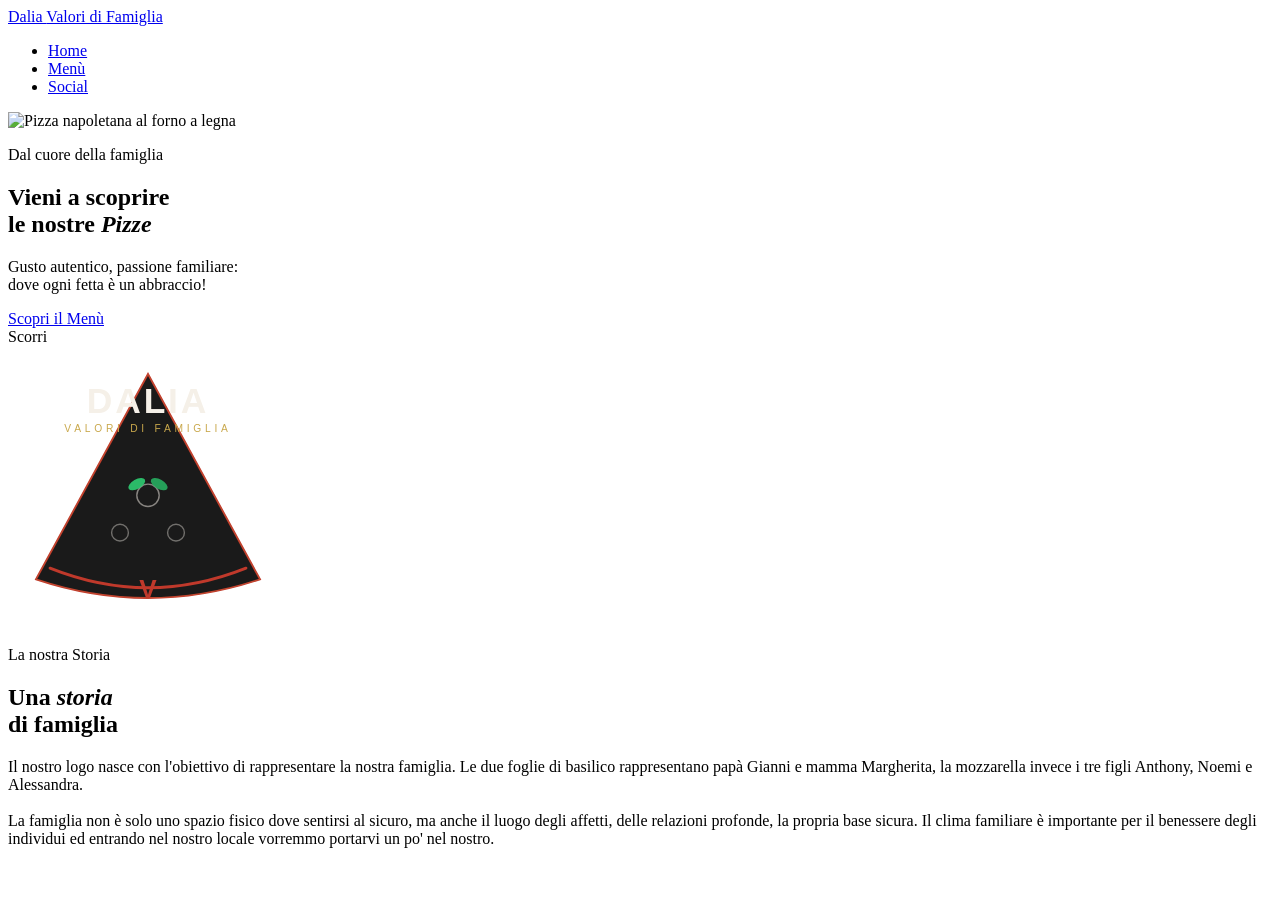
==== index.html @ 8856f4b0 "Rename index (2).html to index.html" ====
<!DOCTYPE html>
<html lang="it">
<head>
  <meta charset="UTF-8">
  <meta name="viewport" content="width=device-width, initial-scale=1.0">
  <title>Pizzeria Dalia – Valori di Famiglia</title>
  <link rel="stylesheet" href="style.css">
</head>
<body>

<!-- ─── NAV ─── -->
<nav id="navbar">
  <a class="nav-logo" href="index.html">
    <div class="nav-logo-text">
      Dalia
      <span>Valori di Famiglia</span>
    </div>
  </a>
  <ul class="nav-links">
    <li><a href="index.html" class="active">Home</a></li>
    <li><a href="menu.html">Menù</a></li>
    <li><a href="#social">Social</a></li>
  </ul>
</nav>

<!-- ─── HERO ─── -->
<section class="hero">
  <div class="hero-bg"></div>
  <img class="hero-img" src="https://images.unsplash.com/photo-1565299624946-b28f40a0ae38?w=1600&q=80" alt="Pizza napoletana al forno a legna" />
  <div class="hero-content">
    <p class="hero-eyebrow">Dal cuore della famiglia</p>
    <h1 class="hero-title">Vieni a scoprire<br>le nostre <em>Pizze</em></h1>
    <p class="hero-subtitle">Gusto autentico, passione familiare:<br>dove ogni fetta è un abbraccio!</p>
    <a href="menu.html" class="hero-cta"><span>Scopri il Menù</span></a>
  </div>
  <div class="hero-scroll">
    <div class="hero-scroll-line"></div>
    <span>Scorri</span>
  </div>
</section>

<!-- ─── STORIA ─── -->
<section class="storia">
  <div class="storia-visual">
    <div class="storia-logo-wrap">
      <!-- Logo placeholder – sostituisci con <img src="logo.png"> -->
      <svg viewBox="0 0 300 300" width="280" xmlns="http://www.w3.org/2000/svg">
        <!-- Pizza slice shape -->
        <path d="M150 30 L270 250 Q150 290 30 250 Z" fill="#1a1a1a" stroke="#c0392b" stroke-width="2"/>
        <path d="M150 30 L270 250 Q150 290 30 250 Z" fill="none" stroke="rgba(201,168,76,0.3)" stroke-width="0.5"/>
        <!-- crust detail -->
        <path d="M45 238 Q150 280 255 238" fill="none" stroke="#c0392b" stroke-width="3" stroke-linecap="round"/>
        <!-- circles (mozzarella) -->
        <circle cx="150" cy="160" r="12" fill="none" stroke="rgba(245,240,232,0.5)" stroke-width="1.5"/>
        <circle cx="120" cy="200" r="9" fill="none" stroke="rgba(245,240,232,0.4)" stroke-width="1.5"/>
        <circle cx="180" cy="200" r="9" fill="none" stroke="rgba(245,240,232,0.4)" stroke-width="1.5"/>
        <!-- foglie basilico -->
        <ellipse cx="138" cy="148" rx="10" ry="5" fill="#2ecc71" transform="rotate(-30 138 148)" opacity="0.9"/>
        <ellipse cx="162" cy="148" rx="10" ry="5" fill="#27ae60" transform="rotate(30 162 148)" opacity="0.9"/>
        <!-- testo -->
        <text x="150" y="72" text-anchor="middle" font-family="'Barlow Condensed', sans-serif" font-size="38" font-weight="700" fill="#f5f0e8" letter-spacing="3">DALIA</text>
        <text x="150" y="92" text-anchor="middle" font-family="'Barlow Condensed', sans-serif" font-size="11" fill="#c9a84c" letter-spacing="4">VALORI DI FAMIGLIA</text>
        <!-- V -->
        <text x="150" y="270" text-anchor="middle" font-family="'Barlow Condensed', sans-serif" font-size="28" font-weight="700" fill="#c0392b">V</text>
      </svg>
    </div>
  </div>
  <div class="storia-content">
    <p class="section-label">La nostra Storia</p>
    <h2 class="storia-title">Una <em>storia</em><br>di famiglia</h2>
    <p class="storia-text">
      Il nostro logo nasce con l'obiettivo di rappresentare la nostra famiglia.
      Le due foglie di basilico rappresentano papà Gianni e mamma Margherita,
      la mozzarella invece i tre figli Anthony, Noemi e Alessandra.
      <br><br>
      La famiglia non è solo uno spazio fisico dove sentirsi al sicuro, ma anche
      il luogo degli affetti, delle relazioni profonde, la propria base sicura.
      Il clima familiare è importante per il benessere degli individui ed
      entrando nel nostro locale vorremmo portarvi un po' nel nostro.
    </p>
  </div>
</section>

<!-- ─── SCROLL SCRIPT ─── -->
<script>
  const nav = document.getElementById('navbar');
  window.addEventListener('scroll', () => {
    nav.classList.toggle('scrolled', window.scrollY > 60);
  });
</script>

</body>
</html>
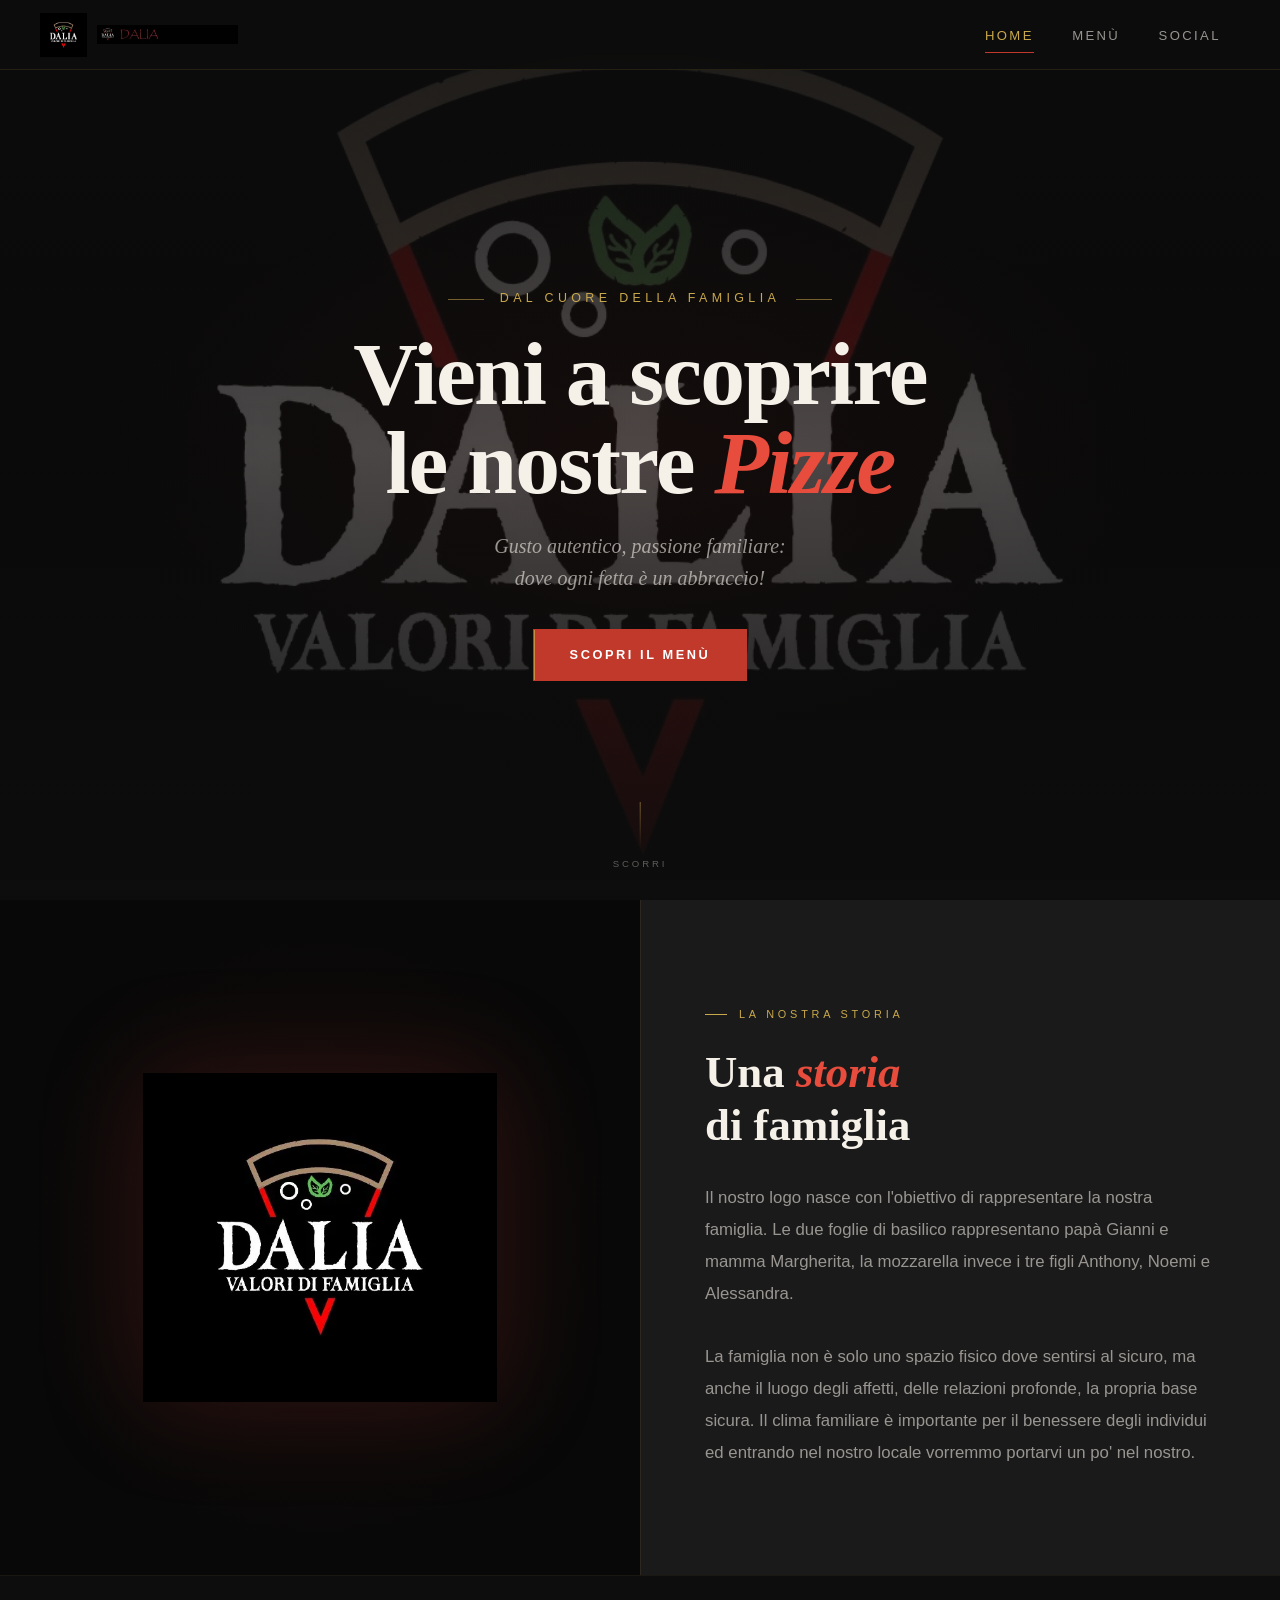
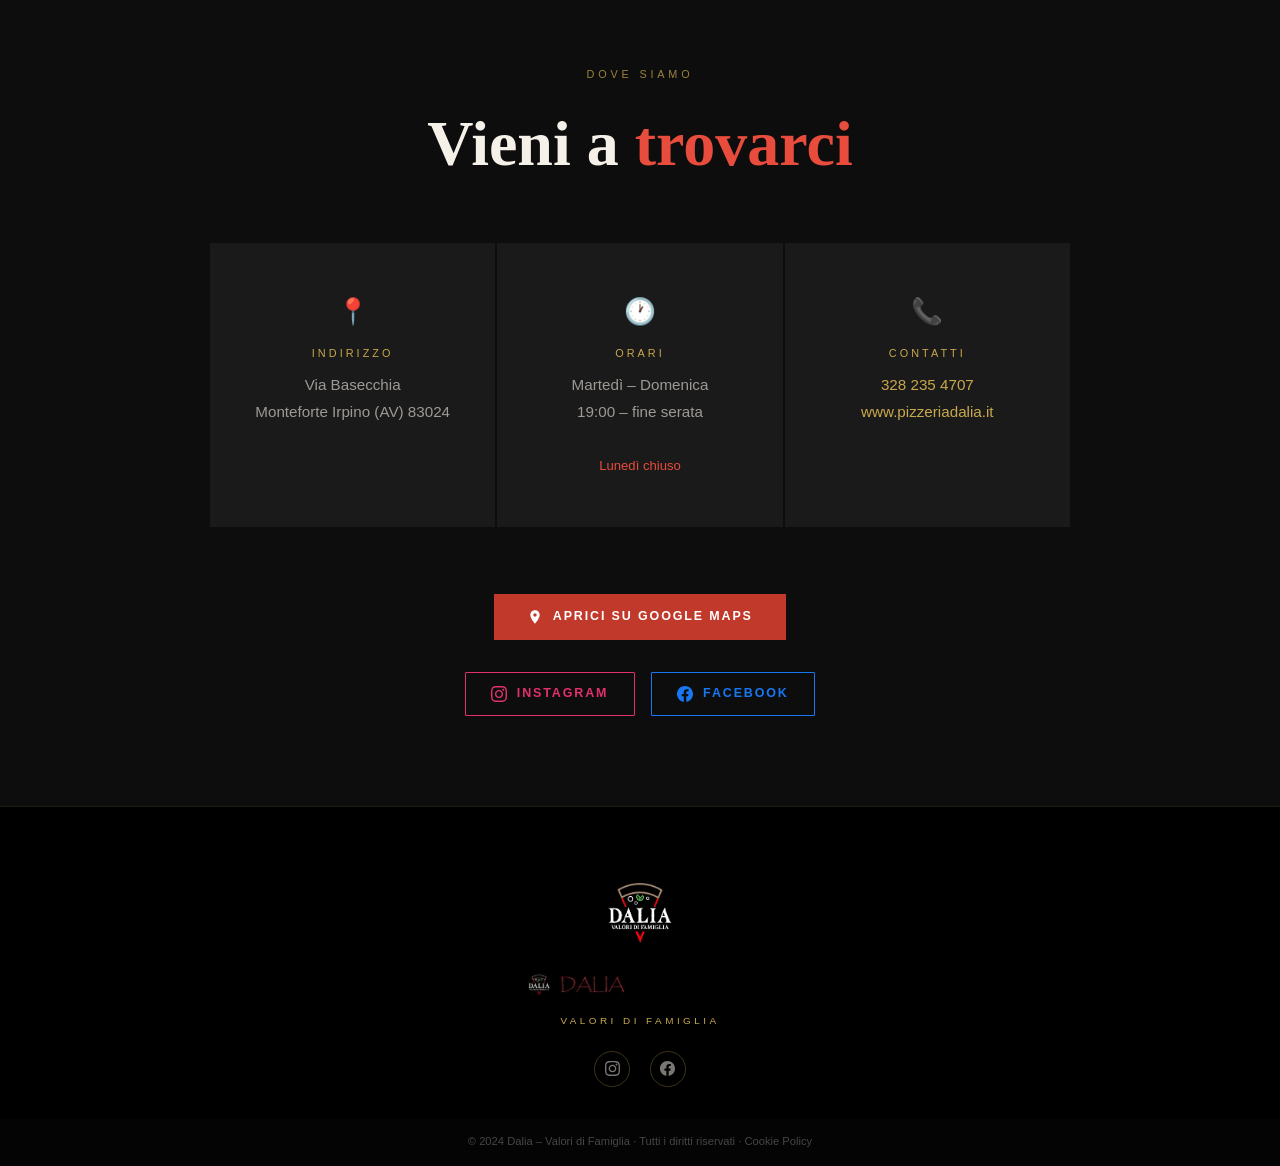
==== commit 4aa27aac: "Add files via upload" ====
--- a/index.html
+++ b/index.html
@@ -5,28 +5,30 @@
   <meta name="viewport" content="width=device-width, initial-scale=1.0">
   <title>Pizzeria Dalia – Valori di Famiglia</title>
   <link rel="stylesheet" href="style.css">
+  <link rel="shortcut icon" href="logo.png" type="image/x-icon">
 </head>
 <body>
 
-<!-- ─── NAV ─── -->
+<!-- ═══════════════ NAV ═══════════════ -->
 <nav id="navbar">
-  <a class="nav-logo" href="index.html">
-    <div class="nav-logo-text">
-      Dalia
-      <span>Valori di Famiglia</span>
-    </div>
+  <a class="nav-logo-combo" href="index.html">
+    <img src="logo.png" alt="Dalia" class="nl-icon">
+    <img src="logo_scritta.png" alt="Dalia – Valori di Famiglia" class="nl-scritta">
   </a>
-  <ul class="nav-links">
+  <div class="nav-toggle" id="navToggle" onclick="toggleMenu()">
+    <span></span><span></span><span></span>
+  </div>
+  <ul class="nav-links" id="navLinks">
     <li><a href="index.html" class="active">Home</a></li>
     <li><a href="menu.html">Menù</a></li>
-    <li><a href="#social">Social</a></li>
+    <li><a href="https://www.instagram.com/dalia_valori_di_famiglia/" target="_blank" rel="noopener">Social</a></li>
   </ul>
 </nav>
 
-<!-- ─── HERO ─── -->
+<!-- ═══════════════ HERO ═══════════════ -->
 <section class="hero">
-  <div class="hero-bg"></div>
-  <img class="hero-img" src="https://images.unsplash.com/photo-1565299624946-b28f40a0ae38?w=1600&q=80" alt="Pizza napoletana al forno a legna" />
+  <img class="hero-img" src="pizza_background.png" alt="Pizza napoletana al forno a legna">
+  <div class="hero-overlay"></div>
   <div class="hero-content">
     <p class="hero-eyebrow">Dal cuore della famiglia</p>
     <h1 class="hero-title">Vieni a scoprire<br>le nostre <em>Pizze</em></h1>
@@ -39,31 +41,11 @@
   </div>
 </section>
 
-<!-- ─── STORIA ─── -->
+<!-- ═══════════════ STORIA ═══════════════ -->
 <section class="storia">
   <div class="storia-visual">
-    <div class="storia-logo-wrap">
-      <!-- Logo placeholder – sostituisci con <img src="logo.png"> -->
-      <svg viewBox="0 0 300 300" width="280" xmlns="http://www.w3.org/2000/svg">
-        <!-- Pizza slice shape -->
-        <path d="M150 30 L270 250 Q150 290 30 250 Z" fill="#1a1a1a" stroke="#c0392b" stroke-width="2"/>
-        <path d="M150 30 L270 250 Q150 290 30 250 Z" fill="none" stroke="rgba(201,168,76,0.3)" stroke-width="0.5"/>
-        <!-- crust detail -->
-        <path d="M45 238 Q150 280 255 238" fill="none" stroke="#c0392b" stroke-width="3" stroke-linecap="round"/>
-        <!-- circles (mozzarella) -->
-        <circle cx="150" cy="160" r="12" fill="none" stroke="rgba(245,240,232,0.5)" stroke-width="1.5"/>
-        <circle cx="120" cy="200" r="9" fill="none" stroke="rgba(245,240,232,0.4)" stroke-width="1.5"/>
-        <circle cx="180" cy="200" r="9" fill="none" stroke="rgba(245,240,232,0.4)" stroke-width="1.5"/>
-        <!-- foglie basilico -->
-        <ellipse cx="138" cy="148" rx="10" ry="5" fill="#2ecc71" transform="rotate(-30 138 148)" opacity="0.9"/>
-        <ellipse cx="162" cy="148" rx="10" ry="5" fill="#27ae60" transform="rotate(30 162 148)" opacity="0.9"/>
-        <!-- testo -->
-        <text x="150" y="72" text-anchor="middle" font-family="'Barlow Condensed', sans-serif" font-size="38" font-weight="700" fill="#f5f0e8" letter-spacing="3">DALIA</text>
-        <text x="150" y="92" text-anchor="middle" font-family="'Barlow Condensed', sans-serif" font-size="11" fill="#c9a84c" letter-spacing="4">VALORI DI FAMIGLIA</text>
-        <!-- V -->
-        <text x="150" y="270" text-anchor="middle" font-family="'Barlow Condensed', sans-serif" font-size="28" font-weight="700" fill="#c0392b">V</text>
-      </svg>
-    </div>
+    <div class="storia-visual-glow"></div>
+    <img src="logo.png" alt="Dalia – Valori di Famiglia" class="storia-logo-grande">
   </div>
   <div class="storia-content">
     <p class="section-label">La nostra Storia</p>
@@ -81,13 +63,100 @@
   </div>
 </section>
 
-<!-- ─── SCROLL SCRIPT ─── -->
+<!-- ═══════════════ VIENI A TROVARCI ═══════════════ -->
+<section class="trovarci" id="trovarci">
+  <p class="trovarci-eyebrow">Dove siamo</p>
+  <h2 class="trovarci-title">Vieni a <em>trovarci</em></h2>
+
+  <div class="trovarci-grid">
+    <div class="trovarci-card">
+      <div class="trovarci-card-icon">📍</div>
+      <div class="trovarci-card-title">Indirizzo</div>
+      <div class="trovarci-card-text">
+        Via Basecchia<br>Monteforte Irpino (AV) 83024
+      </div>
+    </div>
+    <div class="trovarci-card">
+      <div class="trovarci-card-icon">🕐</div>
+      <div class="trovarci-card-title">Orari</div>
+      <div class="trovarci-card-text">
+        Martedì – Domenica<br>19:00 – fine serata<br><br>
+        <span style="color:var(--rosso-vivo);font-size:0.82rem;">Lunedì chiuso</span>
+      </div>
+    </div>
+    <div class="trovarci-card">
+      <div class="trovarci-card-icon">📞</div>
+      <div class="trovarci-card-title">Contatti</div>
+      <div class="trovarci-card-text">
+        <a href="tel:+393282354707">328 235 4707</a><br>
+        <a href="https://www.pizzeriadalia.it">www.pizzeriadalia.it</a>
+      </div>
+    </div>
+  </div>
+
+  <!-- Bottone Google Maps -->
+  <a class="maps-btn"
+     href="https://www.google.com/maps/place/Pizzeria+Dalia+Valori+di+Famiglia/@40.9002562,14.7400979,17z/data=!4m6!3m5!1s0x133bcbd8919220cd:0x2e6dda006427a45c!8m2!3d40.9002562!4d14.7400979!16s%2Fg%2F11vyphmcty?entry=tts"
+     target="_blank" rel="noopener">
+    <svg viewBox="0 0 24 24"><path d="M12 2C8.13 2 5 5.13 5 9c0 5.25 7 13 7 13s7-7.75 7-13c0-3.87-3.13-7-7-7zm0 9.5c-1.38 0-2.5-1.12-2.5-2.5s1.12-2.5 2.5-2.5 2.5 1.12 2.5 2.5-1.12 2.5-2.5 2.5z"/></svg>
+    Aprici su Google Maps
+  </a>
+
+  <!-- Social buttons -->
+  <div class="social-wrap" style="margin-top:2rem">
+    <a class="social-btn instagram"
+       href="https://www.instagram.com/dalia_valori_di_famiglia/"
+       target="_blank" rel="noopener">
+      <svg viewBox="0 0 24 24"><path d="M12 2.163c3.204 0 3.584.012 4.85.07 3.252.148 4.771 1.691 4.919 4.919.058 1.265.069 1.645.069 4.849 0 3.205-.012 3.584-.069 4.849-.149 3.225-1.664 4.771-4.919 4.919-1.266.058-1.644.07-4.85.07-3.204 0-3.584-.012-4.849-.07-3.26-.149-4.771-1.699-4.919-4.92-.058-1.265-.07-1.644-.07-4.849 0-3.204.013-3.583.07-4.849.149-3.227 1.664-4.771 4.919-4.919 1.266-.057 1.645-.069 4.849-.069zm0-2.163c-3.259 0-3.667.014-4.947.072-4.358.2-6.78 2.618-6.98 6.98-.059 1.281-.073 1.689-.073 4.948 0 3.259.014 3.668.072 4.948.2 4.358 2.618 6.78 6.98 6.98 1.281.058 1.689.072 4.948.072 3.259 0 3.668-.014 4.948-.072 4.354-.2 6.782-2.618 6.979-6.98.059-1.28.073-1.689.073-4.948 0-3.259-.014-3.667-.072-4.947-.196-4.354-2.617-6.78-6.979-6.98-1.281-.059-1.69-.073-4.949-.073zm0 5.838c-3.403 0-6.162 2.759-6.162 6.162s2.759 6.163 6.162 6.163 6.162-2.759 6.162-6.163c0-3.403-2.759-6.162-6.162-6.162zm0 10.162c-2.209 0-4-1.79-4-4 0-2.209 1.791-4 4-4s4 1.791 4 4c0 2.21-1.791 4-4 4zm6.406-11.845c-.796 0-1.441.645-1.441 1.44s.645 1.44 1.441 1.44c.795 0 1.439-.645 1.439-1.44s-.644-1.44-1.439-1.44z"/></svg>
+      Instagram
+    </a>
+    <a class="social-btn facebook"
+       href="https://www.facebook.com/profile.php?id=61558592840116"
+       target="_blank" rel="noopener">
+      <svg viewBox="0 0 24 24"><path d="M24 12.073c0-6.627-5.373-12-12-12s-12 5.373-12 12c0 5.99 4.388 10.954 10.125 11.854v-8.385H7.078v-3.47h3.047V9.43c0-3.007 1.792-4.669 4.533-4.669 1.312 0 2.686.235 2.686.235v2.953H15.83c-1.491 0-1.956.925-1.956 1.874v2.25h3.328l-.532 3.47h-2.796v8.385C19.612 23.027 24 18.062 24 12.073z"/></svg>
+      Facebook
+    </a>
+  </div>
+</section>
+
+<!-- ═══════════════ FOOTER ═══════════════ -->
+<footer>
+  <div class="footer-bg">
+    <img src="logo.png" alt="Dalia" class="footer-logo-img">
+    <img src="logo_scritta.png" alt="Dalia – Valori di Famiglia" class="footer-scritta-img">
+    <div class="footer-tagline">Valori di Famiglia</div>
+    <div class="footer-social">
+      <a href="https://www.instagram.com/dalia_valori_di_famiglia/" target="_blank" rel="noopener" title="Instagram">
+        <svg viewBox="0 0 24 24"><path d="M12 2.163c3.204 0 3.584.012 4.85.07 3.252.148 4.771 1.691 4.919 4.919.058 1.265.069 1.645.069 4.849 0 3.205-.012 3.584-.069 4.849-.149 3.225-1.664 4.771-4.919 4.919-1.266.058-1.644.07-4.85.07-3.204 0-3.584-.012-4.849-.07-3.26-.149-4.771-1.699-4.919-4.92-.058-1.265-.07-1.644-.07-4.849 0-3.204.013-3.583.07-4.849.149-3.227 1.664-4.771 4.919-4.919 1.266-.057 1.645-.069 4.849-.069zm0-2.163c-3.259 0-3.667.014-4.947.072-4.358.2-6.78 2.618-6.98 6.98-.059 1.281-.073 1.689-.073 4.948 0 3.259.014 3.668.072 4.948.2 4.358 2.618 6.78 6.98 6.98 1.281.058 1.689.072 4.948.072 3.259 0 3.668-.014 4.948-.072 4.354-.2 6.782-2.618 6.979-6.98.059-1.28.073-1.689.073-4.948 0-3.259-.014-3.667-.072-4.947-.196-4.354-2.617-6.78-6.979-6.98-1.281-.059-1.69-.073-4.949-.073zm0 5.838c-3.403 0-6.162 2.759-6.162 6.162s2.759 6.163 6.162 6.163 6.162-2.759 6.162-6.163c0-3.403-2.759-6.162-6.162-6.162zm0 10.162c-2.209 0-4-1.79-4-4 0-2.209 1.791-4 4-4s4 1.791 4 4c0 2.21-1.791 4-4 4zm6.406-11.845c-.796 0-1.441.645-1.441 1.44s.645 1.44 1.441 1.44c.795 0 1.439-.645 1.439-1.44s-.644-1.44-1.439-1.44z"/></svg>
+      </a>
+      <a href="https://www.facebook.com/profile.php?id=61558592840116" target="_blank" rel="noopener" title="Facebook">
+        <svg viewBox="0 0 24 24"><path d="M24 12.073c0-6.627-5.373-12-12-12s-12 5.373-12 12c0 5.99 4.388 10.954 10.125 11.854v-8.385H7.078v-3.47h3.047V9.43c0-3.007 1.792-4.669 4.533-4.669 1.312 0 2.686.235 2.686.235v2.953H15.83c-1.491 0-1.956.925-1.956 1.874v2.25h3.328l-.532 3.47h-2.796v8.385C19.612 23.027 24 18.062 24 12.073z"/></svg>
+      </a>
+    </div>
+  </div>
+  <div class="footer-copy">
+    © 2024 Dalia – Valori di Famiglia · Tutti i diritti riservati ·
+    <a href="Cookie_Policy.pdf" target="_blank">Cookie Policy</a>
+  </div>
+</footer>
+
 <script>
+  /* Navbar scroll */
   const nav = document.getElementById('navbar');
-  window.addEventListener('scroll', () => {
-    nav.classList.toggle('scrolled', window.scrollY > 60);
+  window.addEventListener('scroll', () => nav.classList.toggle('scrolled', window.scrollY > 60));
+
+  /* Hamburger mobile */
+  function toggleMenu() {
+    document.getElementById('navLinks').classList.toggle('open');
+    document.getElementById('navToggle').classList.toggle('open');
+  }
+  /* Chiudi menu cliccando un link */
+  document.querySelectorAll('.nav-links a').forEach(a => {
+    a.addEventListener('click', () => {
+      document.getElementById('navLinks').classList.remove('open');
+      document.getElementById('navToggle').classList.remove('open');
+    });
   });
 </script>
-
 </body>
 </html>
--- a/style.css
+++ b/style.css
@@ -0,0 +1,621 @@
+@import url('https://fonts.googleapis.com/css2?family=Playfair+Display:ital,wght@0,400;0,700;1,400&family=Barlow+Condensed:wght@300;400;500;600&family=Barlow:wght@300;400;500&display=swap');
+
+/* ══════════════════════════════════════════
+   RESET & VARIABILI
+══════════════════════════════════════════ */
+*, *::before, *::after { margin: 0; padding: 0; box-sizing: border-box; }
+html { scroll-behavior: smooth; font-size: 16px; }
+
+:root {
+  --nero: #0d0d0d;
+  --grigio-scuro: #1a1a1a;
+  --grigio-medio: #2a2a2a;
+  --rosso: #c0392b;
+  --rosso-vivo: #e74c3c;
+  --oro: #c9a84c;
+  --bianco: #f5f0e8;
+  --bianco-puro: #ffffff;
+  --verde: #2ecc71;
+  --font-display: 'Playfair Display', serif;
+  --font-heading: 'Barlow Condensed', sans-serif;
+  --font-body: 'Barlow', sans-serif;
+  --nav-h: 70px;
+}
+
+body {
+  background: var(--nero);
+  color: var(--bianco);
+  font-family: var(--font-body);
+  font-weight: 300;
+  line-height: 1.6;
+  overflow-x: hidden;
+}
+
+img { max-width: 100%; height: auto; display: block; }
+a { text-decoration: none; color: inherit; }
+
+/* ══════════════════════════════════════════
+   NAVBAR
+══════════════════════════════════════════ */
+nav {
+  position: fixed;
+  top: 0; left: 0; right: 0;
+  z-index: 200;
+  height: var(--nav-h);
+  display: flex;
+  align-items: center;
+  justify-content: space-between;
+  padding: 0 2.5rem;
+  background: rgba(13,13,13,0.96);
+  backdrop-filter: blur(14px);
+  border-bottom: 1px solid rgba(201,168,76,0.12);
+  transition: padding 0.3s;
+}
+nav.scrolled { padding: 0 2.5rem; }
+
+.nav-logo-combo {
+  display: flex;
+  align-items: center;
+  gap: 0.6rem;
+}
+.nav-logo-combo .nl-icon  { height: 44px; width: auto; }
+.nav-logo-combo .nl-scritta { height: 19px; width: auto; opacity: 0.88; }
+
+.nav-links {
+  display: flex;
+  gap: 0;
+  list-style: none;
+}
+.nav-links a {
+  font-family: var(--font-heading);
+  font-size: 0.82rem;
+  font-weight: 500;
+  letter-spacing: 0.18em;
+  text-transform: uppercase;
+  color: rgba(245,240,232,0.6);
+  padding: 0.5rem 1.2rem;
+  position: relative;
+  transition: color 0.3s;
+}
+.nav-links a::after {
+  content: '';
+  position: absolute;
+  bottom: -2px; left: 1.2rem; right: 1.2rem;
+  height: 1px;
+  background: var(--rosso);
+  transform: scaleX(0);
+  transition: transform 0.3s;
+}
+.nav-links a:hover       { color: var(--bianco); }
+.nav-links a:hover::after,
+.nav-links a.active::after { transform: scaleX(1); }
+.nav-links a.active      { color: var(--oro); }
+
+/* Hamburger */
+.nav-toggle { display: none; flex-direction: column; gap: 5px; cursor: pointer; padding: 4px; }
+.nav-toggle span {
+  display: block; width: 24px; height: 2px;
+  background: var(--bianco); border-radius: 2px;
+  transition: all 0.3s;
+}
+.nav-toggle.open span:nth-child(1) { transform: translateY(7px) rotate(45deg); }
+.nav-toggle.open span:nth-child(2) { opacity: 0; }
+.nav-toggle.open span:nth-child(3) { transform: translateY(-7px) rotate(-45deg); }
+
+/* ══════════════════════════════════════════
+   HERO (index)
+══════════════════════════════════════════ */
+.hero {
+  min-height: 100vh;
+  display: grid;
+  place-items: center;
+  position: relative;
+  overflow: hidden;
+  padding-top: var(--nav-h);
+}
+.hero-img {
+  position: absolute; inset: 0;
+  width: 100%; height: 100%;
+  object-fit: cover;
+  opacity: 0.28;
+  filter: saturate(0.7);
+}
+.hero-overlay {
+  position: absolute; inset: 0;
+  background:
+    linear-gradient(to bottom, rgba(13,13,13,0.6) 0%, rgba(13,13,13,0.15) 50%, rgba(13,13,13,0.88) 100%),
+    radial-gradient(ellipse 60% 50% at 50% 50%, rgba(192,57,43,0.07) 0%, transparent 70%);
+}
+.hero-content {
+  position: relative; z-index: 2;
+  text-align: center;
+  padding: 2rem 1.5rem;
+  animation: fadeUp 1.1s ease forwards;
+}
+@keyframes fadeUp {
+  from { opacity: 0; transform: translateY(28px); }
+  to   { opacity: 1; transform: translateY(0); }
+}
+.hero-eyebrow {
+  font-family: var(--font-heading);
+  font-size: clamp(0.65rem, 1.5vw, 0.78rem);
+  font-weight: 500;
+  letter-spacing: 0.35em;
+  text-transform: uppercase;
+  color: var(--oro);
+  margin-bottom: 1.2rem;
+  display: flex; align-items: center; justify-content: center; gap: 1rem;
+}
+.hero-eyebrow::before,
+.hero-eyebrow::after { content: ''; display: block; width: 36px; height: 1px; background: var(--oro); opacity: 0.55; }
+
+.hero-title {
+  font-family: var(--font-display);
+  font-size: clamp(2.8rem, 7vw, 6.5rem);
+  font-weight: 700;
+  line-height: 1;
+  letter-spacing: -0.02em;
+  color: var(--bianco);
+}
+.hero-title em { font-style: italic; color: var(--rosso-vivo); }
+
+.hero-subtitle {
+  font-family: var(--font-display);
+  font-style: italic;
+  font-size: clamp(0.95rem, 2vw, 1.25rem);
+  color: rgba(245,240,232,0.6);
+  margin: 1.4rem 0 2.2rem;
+}
+.hero-cta {
+  display: inline-flex; align-items: center;
+  padding: 0.9rem 2.2rem;
+  background: var(--rosso);
+  color: var(--bianco-puro);
+  font-family: var(--font-heading);
+  font-size: 0.8rem; font-weight: 600;
+  letter-spacing: 0.2em; text-transform: uppercase;
+  border: 1px solid var(--rosso);
+  position: relative; overflow: hidden;
+  transition: border-color 0.3s, color 0.3s;
+}
+.hero-cta::before {
+  content: ''; position: absolute; inset: 0;
+  background: var(--oro);
+  transform: translateX(-100%);
+  transition: transform 0.3s ease; z-index: 0;
+}
+.hero-cta span { position: relative; z-index: 1; }
+.hero-cta:hover { border-color: var(--oro); color: var(--nero); }
+.hero-cta:hover::before { transform: translateX(0); }
+
+.hero-scroll {
+  position: absolute; bottom: 1.8rem; left: 50%; transform: translateX(-50%);
+  display: flex; flex-direction: column; align-items: center; gap: 0.5rem;
+  font-family: var(--font-heading); font-size: 0.6rem; letter-spacing: 0.3em; text-transform: uppercase;
+  color: rgba(245,240,232,0.35);
+}
+.hero-scroll-line {
+  width: 1px; height: 46px;
+  background: linear-gradient(to bottom, rgba(201,168,76,0.55), transparent);
+  animation: pulse 2s ease-in-out infinite;
+}
+@keyframes pulse { 0%,100%{opacity:.4} 50%{opacity:1} }
+
+/* ══════════════════════════════════════════
+   STORIA (index)
+══════════════════════════════════════════ */
+.storia {
+  display: grid;
+  grid-template-columns: 1fr 1fr;
+  min-height: 75vh;
+}
+.storia-visual {
+  position: relative; overflow: hidden;
+  background: #080808;
+  display: grid; place-items: center;
+  padding: 3rem;
+}
+.storia-visual-glow {
+  position: absolute; inset: 0;
+  background: radial-gradient(ellipse 70% 70% at 50% 50%, rgba(192,57,43,0.07) 0%, transparent 70%);
+}
+.storia-logo-grande {
+  width: clamp(200px, 65%, 360px);
+  position: relative; z-index: 2;
+  filter: drop-shadow(0 0 50px rgba(192,57,43,0.18));
+  transition: transform 0.5s ease;
+}
+.storia-visual:hover .storia-logo-grande { transform: scale(1.04); }
+
+.storia-content {
+  background: var(--grigio-scuro);
+  padding: clamp(3rem, 6vw, 6rem) clamp(2rem, 5vw, 5rem);
+  display: flex; flex-direction: column; justify-content: center;
+  border-left: 1px solid rgba(201,168,76,0.1);
+}
+.section-label {
+  font-family: var(--font-heading);
+  font-size: 0.68rem; font-weight: 500;
+  letter-spacing: 0.35em; text-transform: uppercase;
+  color: var(--oro); margin-bottom: 1.4rem;
+  display: flex; align-items: center; gap: 0.75rem;
+}
+.section-label::before { content: ''; display: block; width: 22px; height: 1px; background: var(--oro); }
+.storia-title {
+  font-family: var(--font-display);
+  font-size: clamp(1.8rem, 3.5vw, 3rem);
+  font-weight: 700; line-height: 1.2;
+  color: var(--bianco); margin-bottom: 1.8rem;
+}
+.storia-title em { font-style: italic; color: var(--rosso-vivo); }
+.storia-text { font-size: clamp(0.9rem, 1.5vw, 1.05rem); line-height: 1.9; color: rgba(245,240,232,0.58); }
+
+/* ══════════════════════════════════════════
+   TROVARCI / SOCIAL (index)
+══════════════════════════════════════════ */
+.trovarci {
+  background: var(--nero);
+  padding: clamp(3rem, 7vw, 6rem) clamp(1.5rem, 5vw, 3rem);
+  text-align: center;
+  border-top: 1px solid rgba(201,168,76,0.07);
+}
+.trovarci-eyebrow {
+  font-family: var(--font-heading);
+  font-size: 0.68rem; letter-spacing: 0.35em; text-transform: uppercase;
+  color: var(--oro); opacity: 0.75; margin-bottom: 0.6rem;
+}
+.trovarci-title {
+  font-family: var(--font-display);
+  font-size: clamp(2rem, 5vw, 4rem);
+  font-weight: 700; color: var(--bianco); margin-bottom: 3rem;
+}
+.trovarci-title em { font-style: normal; color: var(--rosso-vivo); }
+
+.trovarci-grid {
+  display: grid;
+  grid-template-columns: repeat(3, 1fr);
+  gap: 2px; max-width: 860px;
+  margin: 0 auto 3rem;
+}
+.trovarci-card {
+  background: var(--grigio-scuro);
+  padding: clamp(2rem, 4vw, 3rem) clamp(1rem, 3vw, 2rem);
+}
+.trovarci-card-icon { font-size: 1.6rem; margin-bottom: 0.8rem; }
+.trovarci-card-title {
+  font-family: var(--font-heading);
+  font-size: 0.68rem; letter-spacing: 0.28em; text-transform: uppercase;
+  color: var(--oro); margin-bottom: 0.65rem;
+}
+.trovarci-card-text {
+  font-size: clamp(0.85rem, 1.5vw, 0.95rem);
+  color: rgba(245,240,232,0.6); line-height: 1.75;
+}
+.trovarci-card-text a { color: var(--oro); }
+
+/* Social buttons */
+.social-wrap {
+  display: flex; justify-content: center; gap: 1rem;
+  flex-wrap: wrap; margin-top: 1rem;
+}
+.social-btn {
+  display: inline-flex; align-items: center; gap: 0.6rem;
+  padding: 0.7rem 1.6rem;
+  font-family: var(--font-heading);
+  font-size: 0.78rem; font-weight: 600;
+  letter-spacing: 0.15em; text-transform: uppercase;
+  border: 1px solid; border-radius: 1px;
+  transition: all 0.25s;
+}
+.social-btn.instagram { color: #e1306c; border-color: #e1306c; }
+.social-btn.instagram:hover { background: #e1306c; color: #fff; }
+.social-btn.facebook  { color: #1877f2; border-color: #1877f2; }
+.social-btn.facebook:hover  { background: #1877f2; color: #fff; }
+.social-btn svg { width: 16px; height: 16px; fill: currentColor; }
+
+.maps-btn {
+  display: inline-flex; align-items: center; gap: 0.6rem;
+  margin-top: 1.2rem;
+  padding: 0.75rem 2rem;
+  background: var(--rosso);
+  color: var(--bianco-puro);
+  font-family: var(--font-heading);
+  font-size: 0.78rem; font-weight: 600;
+  letter-spacing: 0.15em; text-transform: uppercase;
+  border: 1px solid var(--rosso);
+  transition: all 0.25s;
+}
+.maps-btn:hover { background: transparent; color: var(--rosso); }
+.maps-btn svg { width: 16px; height: 16px; fill: currentColor; }
+
+/* ══════════════════════════════════════════
+   FOOTER
+══════════════════════════════════════════ */
+footer {
+  background: #0a0a0a;
+  border-top: 1px solid rgba(201,168,76,0.1);
+  overflow: hidden;
+  text-align: center;
+}
+.footer-bg {
+  width: 100%;
+  background: #000 url('footer_background.png') center / cover no-repeat;
+  padding: clamp(2rem, 5vw, 3.5rem) 2rem clamp(1.5rem, 3vw, 2rem);
+  display: flex; flex-direction: column; align-items: center; gap: 0.4rem;
+}
+.footer-logo-img    { height: clamp(70px, 12vw, 100px); }
+.footer-scritta-img { height: clamp(20px, 4vw, 32px); opacity: 0.85; }
+.footer-tagline {
+  font-family: var(--font-heading);
+  font-size: 0.62rem; letter-spacing: 0.35em; text-transform: uppercase;
+  color: var(--oro); margin-top: 0.3rem;
+}
+.footer-social {
+  display: flex; gap: 1.2rem; margin-top: 1rem;
+}
+.footer-social a {
+  width: 36px; height: 36px; border-radius: 50%;
+  border: 1px solid rgba(201,168,76,0.3);
+  display: grid; place-items: center;
+  color: rgba(245,240,232,0.5);
+  transition: all 0.25s;
+}
+.footer-social a:hover { border-color: var(--oro); color: var(--oro); }
+.footer-social svg { width: 15px; height: 15px; fill: currentColor; }
+.footer-copy {
+  font-size: 0.7rem;
+  color: rgba(245,240,232,0.28);
+  padding: 0.9rem 2rem;
+  background: rgba(0,0,0,0.55);
+}
+.footer-copy a { color: inherit; }
+.footer-copy a:hover { color: var(--oro); }
+
+/* ══════════════════════════════════════════
+   MENU PAGE — HERO
+══════════════════════════════════════════ */
+.menu-hero {
+  padding-top: calc(var(--nav-h) + 3.5rem);
+  padding-bottom: 3rem;
+  text-align: center;
+  background: var(--nero);
+  position: relative;
+}
+.menu-hero::after {
+  content: ''; position: absolute;
+  bottom: 0; left: 50%; transform: translateX(-50%);
+  width: 1px; height: 50px;
+  background: linear-gradient(to bottom, rgba(201,168,76,0.45), transparent);
+}
+.menu-hero-title {
+  font-family: var(--font-display);
+  font-size: clamp(2.5rem, 6vw, 5rem);
+  font-weight: 700; color: var(--bianco);
+}
+.menu-hero-title em { font-style: italic; color: var(--rosso-vivo); }
+.menu-hero-sub {
+  font-family: var(--font-heading);
+  font-size: 0.72rem; letter-spacing: 0.3em; text-transform: uppercase;
+  color: var(--oro); opacity: 0.75; margin-top: 1rem;
+}
+
+/* ══════════════════════════════════════════
+   MENU STICKY NAV
+══════════════════════════════════════════ */
+.menu-nav {
+  position: sticky;
+  top: var(--nav-h);
+  z-index: 100;
+  background: rgba(13,13,13,0.97);
+  backdrop-filter: blur(10px);
+  border-bottom: 1px solid rgba(201,168,76,0.09);
+  overflow-x: auto;
+  scrollbar-width: none;
+}
+.menu-nav::-webkit-scrollbar { display: none; }
+.menu-nav-inner {
+  display: flex;
+  justify-content: center;
+  padding: 0 1rem;
+  white-space: nowrap;
+  min-width: max-content;
+  margin: 0 auto;
+}
+.menu-nav-btn {
+  background: none; border: none;
+  padding: 0.9rem 1rem;
+  font-family: var(--font-heading);
+  font-size: 0.7rem; font-weight: 500;
+  letter-spacing: 0.18em; text-transform: uppercase;
+  color: rgba(245,240,232,0.45);
+  cursor: pointer;
+  border-bottom: 2px solid transparent;
+  white-space: nowrap;
+  transition: color 0.25s, border-color 0.25s;
+}
+.menu-nav-btn:hover { color: var(--bianco); }
+.menu-nav-btn.active { color: var(--oro); border-bottom-color: var(--rosso); }
+
+/* ══════════════════════════════════════════
+   MENU CONTENT
+══════════════════════════════════════════ */
+.menu-main {
+  max-width: 860px;
+  margin: 0 auto;
+  padding: 1rem clamp(1rem, 4vw, 2rem) 6rem;
+}
+.menu-section { padding-top: 5rem; }
+
+.menu-section-header {
+  display: flex; align-items: center; gap: 1.2rem;
+  margin-bottom: 2rem;
+}
+.menu-section-line {
+  flex: 1; height: 1px;
+  background: linear-gradient(to right, rgba(192,57,43,0.55), transparent);
+}
+.menu-section-title {
+  font-family: var(--font-heading);
+  font-size: clamp(1.1rem, 3vw, 1.5rem);
+  font-weight: 600; letter-spacing: 0.13em; text-transform: uppercase;
+  color: var(--rosso-vivo); white-space: nowrap;
+}
+
+/* ── Menu item ── */
+.menu-item {
+  padding: 1rem 0;
+  border-bottom: 1px solid rgba(255,255,255,0.05);
+  transition: background 0.2s;
+}
+.menu-item:hover { background: rgba(255,255,255,0.018); }
+
+.menu-item-row {
+  display: flex;
+  align-items: baseline;
+  justify-content: space-between;
+  gap: 1rem;
+}
+.menu-item-name {
+  font-family: var(--font-heading);
+  font-size: clamp(0.95rem, 2vw, 1.05rem);
+  font-weight: 500; letter-spacing: 0.03em;
+  color: var(--bianco); flex: 1;
+}
+.menu-item-price {
+  font-family: var(--font-heading);
+  font-size: 1rem; font-weight: 600;
+  color: var(--oro); white-space: nowrap; flex-shrink: 0;
+  letter-spacing: 0.05em;
+}
+.menu-item-desc {
+  font-size: clamp(0.78rem, 1.5vw, 0.84rem);
+  color: var(--verde);
+  font-weight: 300; line-height: 1.4;
+  margin-top: 0.18rem;
+}
+
+/* ── Allergeni ── */
+.allergeni-wrap { margin-top: 0.45rem; }
+.btn-allergeni {
+  display: inline-flex; align-items: center; gap: 5px;
+  padding: 3px 10px;
+  border: 1px solid rgba(255,255,255,0.14);
+  background: rgba(255,255,255,0.04);
+  color: rgba(245,240,232,0.48);
+  font-family: var(--font-heading);
+  font-size: 0.66rem; letter-spacing: 0.12em; text-transform: uppercase;
+  cursor: pointer; border-radius: 2px;
+  transition: all 0.2s;
+}
+.btn-allergeni:hover { background: rgba(192,57,43,0.14); border-color: rgba(192,57,43,0.38); color: var(--rosso-vivo); }
+.btn-allergeni svg { width: 10px; height: 10px; fill: currentColor; flex-shrink: 0; }
+
+.allergeni-popup {
+  display: none;
+  margin-top: 0.5rem;
+  padding: 0.65rem 0.9rem;
+  background: rgba(20,20,20,0.98);
+  border: 1px solid rgba(192,57,43,0.22);
+  border-left: 3px solid var(--rosso);
+}
+.allergeni-popup.open { display: block; }
+.allergeni-list { display: flex; flex-wrap: wrap; gap: 5px; }
+.al-tag {
+  display: inline-flex; align-items: center; gap: 4px;
+  padding: 2px 8px;
+  background: rgba(192,57,43,0.09);
+  border: 1px solid rgba(192,57,43,0.18);
+  color: rgba(245,240,232,0.68);
+  font-size: 0.73rem; font-family: var(--font-body);
+  border-radius: 2px;
+}
+
+/* ── Drink grid ── */
+.drink-grid {
+  display: grid;
+  grid-template-columns: 1fr 1fr;
+  gap: 0 3rem;
+}
+
+/* ── Famiglia intro ── */
+.famiglia-intro {
+  padding: 1.2rem 1.5rem;
+  background: rgba(192,57,43,0.05);
+  border: 1px solid rgba(192,57,43,0.13);
+  border-left: 3px solid var(--rosso);
+  margin-bottom: 1.5rem;
+}
+.famiglia-intro p {
+  font-family: var(--font-display);
+  font-style: italic; font-size: 0.93rem;
+  color: rgba(245,240,232,0.55); line-height: 1.7;
+}
+
+/* ── Coperto ── */
+.coperto-box {
+  display: flex; align-items: center; justify-content: space-between;
+  padding: 1.3rem 1.8rem;
+  border: 1px solid rgba(201,168,76,0.18);
+  background: rgba(201,168,76,0.04);
+  margin-top: 3rem;
+}
+.coperto-box span:first-child {
+  font-family: var(--font-heading);
+  font-size: 0.68rem; letter-spacing: 0.3em; text-transform: uppercase;
+  color: var(--oro);
+}
+.coperto-box span:last-child {
+  font-family: var(--font-heading);
+  font-size: 1.05rem; font-weight: 600; color: var(--oro);
+}
+
+/* ══════════════════════════════════════════
+   RESPONSIVE
+══════════════════════════════════════════ */
+
+/* Tablet */
+@media (max-width: 900px) {
+  .storia { grid-template-columns: 1fr; }
+  .storia-visual { min-height: 300px; padding: 2.5rem; }
+  .storia-content { padding: 3rem 2rem; border-left: none; border-top: 1px solid rgba(201,168,76,0.1); }
+  .trovarci-grid { grid-template-columns: 1fr; max-width: 420px; }
+  .drink-grid { grid-template-columns: 1fr; gap: 0; }
+  .menu-nav-inner { justify-content: flex-start; }
+}
+
+/* Mobile */
+@media (max-width: 600px) {
+  :root { --nav-h: 60px; }
+  nav { padding: 0 1.2rem; }
+
+  /* Hamburger visibile */
+  .nav-toggle { display: flex; }
+  .nav-links {
+    position: fixed;
+    top: var(--nav-h); left: 0; right: 0;
+    background: rgba(13,13,13,0.98);
+    flex-direction: column;
+    padding: 1.5rem 2rem 2rem;
+    gap: 0.2rem;
+    border-bottom: 1px solid rgba(201,168,76,0.1);
+    transform: translateY(-110%);
+    transition: transform 0.35s ease;
+    z-index: 199;
+  }
+  .nav-links.open { transform: translateY(0); }
+  .nav-links a { padding: 0.8rem 0; font-size: 1rem; }
+
+  .hero-title { font-size: clamp(2.2rem, 10vw, 3rem); }
+  .hero-subtitle { font-size: 0.9rem; }
+
+  .menu-hero-title { font-size: clamp(2rem, 8vw, 2.8rem); }
+  .menu-section-title { font-size: 1rem; }
+
+  .menu-nav-btn { padding: 0.75rem 0.7rem; font-size: 0.62rem; }
+  .storia-visual { min-height: 240px; }
+}
+
+@media (max-width: 380px) {
+  .menu-nav-btn { padding: 0.7rem 0.5rem; font-size: 0.58rem; letter-spacing: 0.1em; }
+  .hero-cta { padding: 0.75rem 1.5rem; }
+}
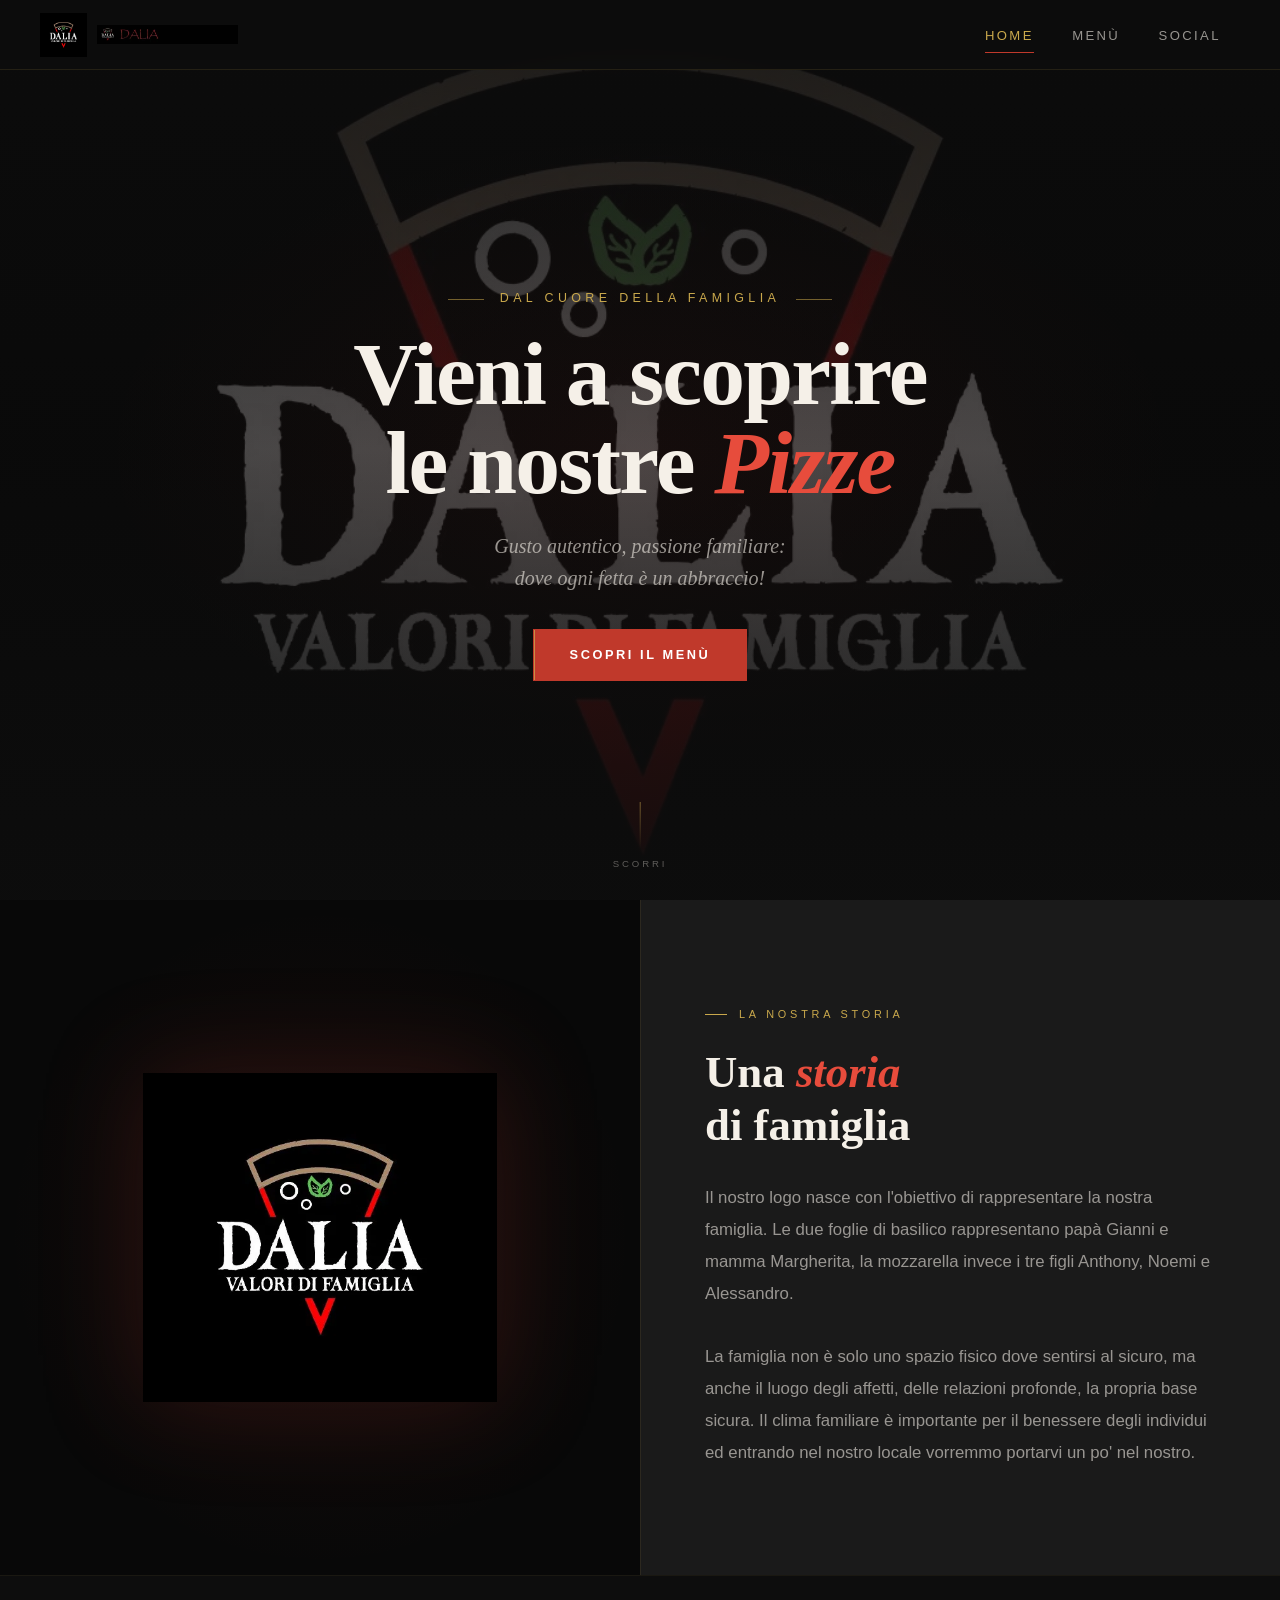
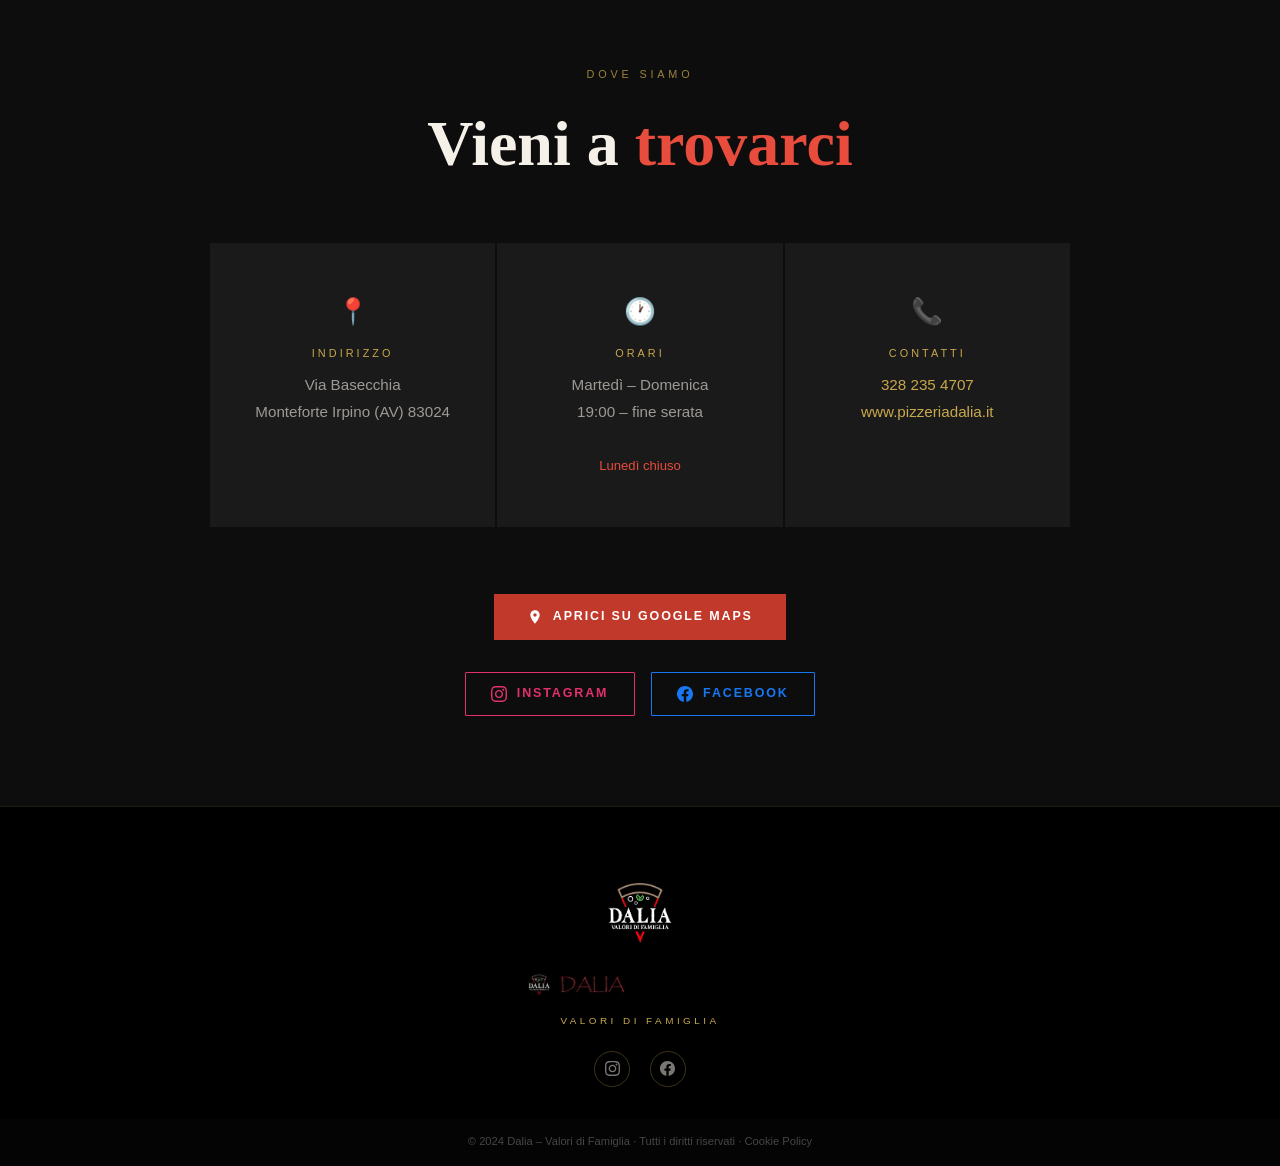
==== commit 2c6c0652: "Update index.html" ====
--- a/index.html
+++ b/index.html
@@ -53,7 +53,7 @@
     <p class="storia-text">
       Il nostro logo nasce con l'obiettivo di rappresentare la nostra famiglia.
       Le due foglie di basilico rappresentano papà Gianni e mamma Margherita,
-      la mozzarella invece i tre figli Anthony, Noemi e Alessandra.
+      la mozzarella invece i tre figli Anthony, Noemi e Alessandro.
       <br><br>
       La famiglia non è solo uno spazio fisico dove sentirsi al sicuro, ma anche
       il luogo degli affetti, delle relazioni profonde, la propria base sicura.
--- a/style.css
+++ b/style.css
@@ -586,32 +586,63 @@
 /* Mobile */
 @media (max-width: 600px) {
   :root { --nav-h: 60px; }
-  nav { padding: 0 1.2rem; }
+
+  nav {
+    padding: 0 1.2rem;
+    height: var(--nav-h);
+    overflow: visible;
+  }
 
   /* Hamburger visibile */
   .nav-toggle { display: flex; }
+
+  /* Lista link: nascosta di default, scende da sotto la nav quando aperta */
   .nav-links {
+    display: flex;
+    flex-direction: column;
     position: fixed;
-    top: var(--nav-h); left: 0; right: 0;
-    background: rgba(13,13,13,0.98);
-    flex-direction: column;
-    padding: 1.5rem 2rem 2rem;
-    gap: 0.2rem;
-    border-bottom: 1px solid rgba(201,168,76,0.1);
-    transform: translateY(-110%);
-    transition: transform 0.35s ease;
-    z-index: 199;
+    top: var(--nav-h);
+    left: 0;
+    right: 0;
+    background: rgba(10,10,10,0.99);
+    backdrop-filter: blur(20px);
+    padding: 0.5rem 1.5rem 1.5rem;
+    gap: 0;
+    border-bottom: 2px solid rgba(192,57,43,0.3);
+    z-index: 198;
+    box-shadow: 0 10px 30px rgba(0,0,0,0.7);
+    /* nascosta di default con clip */
+    clip-path: inset(0 0 100% 0);
+    pointer-events: none;
+    transition: clip-path 0.35s ease;
   }
-  .nav-links.open { transform: translateY(0); }
-  .nav-links a { padding: 0.8rem 0; font-size: 1rem; }
-
-  .hero-title { font-size: clamp(2.2rem, 10vw, 3rem); }
+  .nav-links.open {
+    clip-path: inset(0 0 0% 0);
+    pointer-events: auto;
+  }
+
+  .nav-links li {
+    border-bottom: 1px solid rgba(255,255,255,0.07);
+  }
+  .nav-links li:last-child { border-bottom: none; }
+
+  .nav-links a {
+    display: block;
+    padding: 1rem 0;
+    font-size: 1rem;
+    letter-spacing: 0.22em;
+    color: rgba(245,240,232,0.75);
+  }
+  .nav-links a.active { color: var(--oro); }
+  .nav-links a:hover  { color: var(--bianco); }
+  .nav-links a::after { display: none; }
+
+  /* Resto mobile */
+  .hero-title    { font-size: clamp(2.2rem, 10vw, 3rem); }
   .hero-subtitle { font-size: 0.9rem; }
-
-  .menu-hero-title { font-size: clamp(2rem, 8vw, 2.8rem); }
+  .menu-hero-title   { font-size: clamp(2rem, 8vw, 2.8rem); }
   .menu-section-title { font-size: 1rem; }
-
-  .menu-nav-btn { padding: 0.75rem 0.7rem; font-size: 0.62rem; }
+  .menu-nav-btn  { padding: 0.75rem 0.7rem; font-size: 0.62rem; }
   .storia-visual { min-height: 240px; }
 }
 
